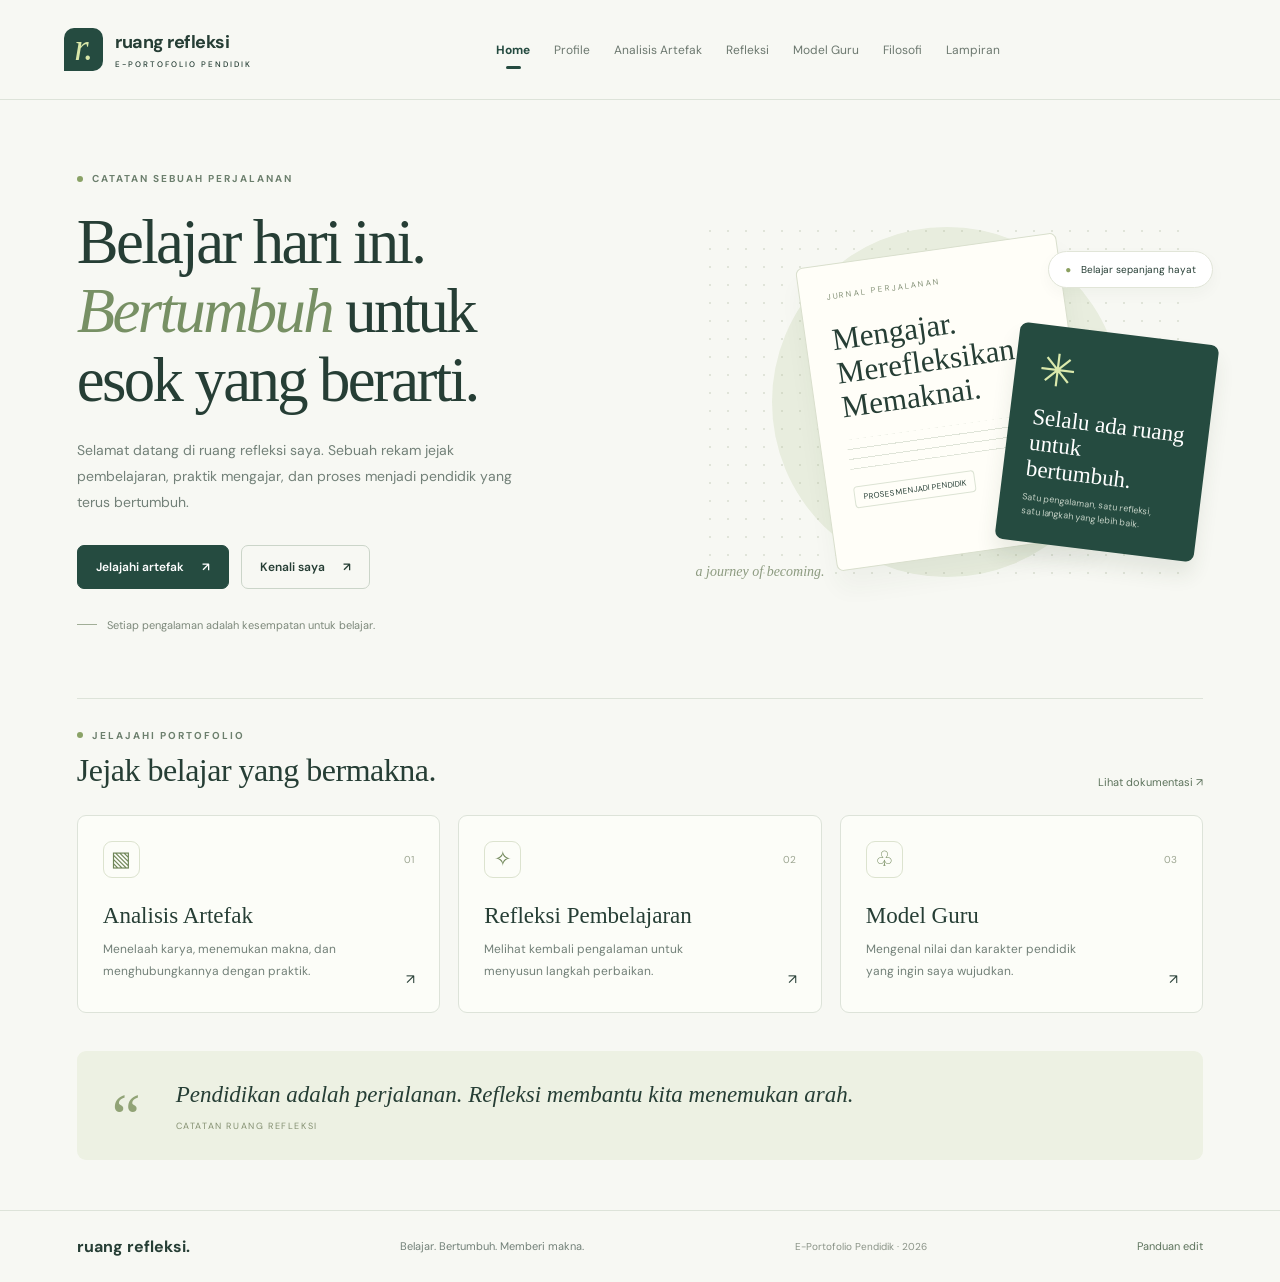
==== index.html @ 3b5f4625 "Add files via upload" ====
<!DOCTYPE html>
<html lang="id">
 <head>
  <meta charset="utf-8"/>
  <meta content="width=device-width, initial-scale=1" name="viewport"/>
  <meta content="#254b40" name="theme-color"/>
  <meta content="E-portofolio perjalanan belajar dan praktik seorang pendidik." name="description"/>
  <title>
   Home · Ruang Refleksi
  </title>
  <link href="assets/css/style.css" rel="stylesheet"/>
 </head>
 <body data-page="home">
  <header>
   <a class="brand" href="index.html">
    <span class="brand-icon">
     r.
    </span>
    <span>
     <span id="site-name">
      ruang refleksi
     </span>
     <small id="site-tagline">
      E-PORTOFOLIO PENDIDIK
     </small>
    </span>
   </a>
   <button aria-expanded="false" aria-label="Buka navigasi" class="menu">
    ☰
   </button>
   <nav aria-label="Navigasi utama">
    <a aria-current="page" class="active" href="index.html">
     Home
    </a>
    <a href="profile.html">
     Profile
    </a>
    <a href="analisis-artefak.html">
     Analisis Artefak
    </a>
    <a href="refleksi.html">
     Refleksi
    </a>
    <a href="model-guru.html">
     Model Guru
    </a>
    <a href="filosofi.html">
     Filosofi
    </a>
    <a href="lampiran.html">
     Lampiran
    </a>
   </nav>
  </header>
  <main id="main">
   <!-- KONTEN MULAI — EDIT TEKS LANGSUNG DI HTML INI. -->
   <section class="hero">
    <div>
     <span class="eyebrow">
      CATATAN SEBUAH PERJALANAN
     </span>
     <h1>
      Belajar hari ini.
      <br/>
      <em>
       Bertumbuh
      </em>
      untuk
      <br/>
      esok yang berarti.
     </h1>
     <p>
      Selamat datang di ruang refleksi saya. Sebuah rekam jejak pembelajaran, praktik mengajar, dan proses menjadi pendidik yang terus bertumbuh.
     </p>
     <div class="hero-actions">
      <a class="btn primary" href="analisis-artefak.html">
       Jelajahi artefak
       <span>
        ↗
       </span>
      </a>
      <a class="btn" href="profile.html">
       Kenali saya
       <span>
        ↗
       </span>
      </a>
     </div>
     <div class="hero-note">
      <span>
      </span>
      Setiap pengalaman adalah kesempatan untuk belajar.
     </div>
    </div>
    <div aria-label="Ilustrasi jurnal refleksi dan catatan pembelajaran" class="art">
     <div class="grid-art">
     </div>
     <div class="paper">
      <div class="paper-label">
       JURNAL PERJALANAN
      </div>
      <h2>
       Mengajar.
       <br/>
       Merefleksikan.
       <br/>
       Memaknai.
      </h2>
      <div class="paper-lines">
      </div>
      <div class="paper-tag">
       PROSES MENJADI PENDIDIK
      </div>
     </div>
     <div class="small-card">
      <div class="flower">
       ✳
      </div>
      <h3>
       Selalu ada ruang
       <br/>
       untuk bertumbuh.
      </h3>
      <p>
       Satu pengalaman, satu refleksi,
       <br/>
       satu langkah yang lebih baik.
      </p>
     </div>
     <div class="floating">
      <span>
       ●
      </span>
      Belajar sepanjang hayat
     </div>
     <div class="art-number">
      a journey of becoming.
     </div>
    </div>
   </section>
   <section>
    <div class="section-head">
     <div>
      <span class="eyebrow">
       JELAJAHI PORTOFOLIO
      </span>
      <h2>
       Jejak belajar yang bermakna.
      </h2>
     </div>
     <a class="text-link" href="lampiran.html">
      Lihat dokumentasi ↗
     </a>
    </div>
    <div class="journey">
     <a class="journey-card" href="analisis-artefak.html">
      <div class="card-top">
       <span class="icon">
        ▧
       </span>
       <span class="card-no">
        01
       </span>
      </div>
      <h3>
       Analisis Artefak
      </h3>
      <p>
       Menelaah karya, menemukan makna, dan menghubungkannya dengan praktik.
      </p>
      <span class="card-arrow">
       ↗
      </span>
     </a>
     <a class="journey-card" href="refleksi.html">
      <div class="card-top">
       <span class="icon">
        ✧
       </span>
       <span class="card-no">
        02
       </span>
      </div>
      <h3>
       Refleksi Pembelajaran
      </h3>
      <p>
       Melihat kembali pengalaman untuk menyusun langkah perbaikan.
      </p>
      <span class="card-arrow">
       ↗
      </span>
     </a>
     <a class="journey-card" href="model-guru.html">
      <div class="card-top">
       <span class="icon">
        ♧
       </span>
       <span class="card-no">
        03
       </span>
      </div>
      <h3>
       Model Guru
      </h3>
      <p>
       Mengenal nilai dan karakter pendidik yang ingin saya wujudkan.
      </p>
      <span class="card-arrow">
       ↗
      </span>
     </a>
    </div>
   </section>
   <section class="quote">
    <span>
     “
    </span>
    <blockquote>
     Pendidikan adalah perjalanan. Refleksi membantu kita menemukan arah.
     <small>
      CATATAN RUANG REFLEKSI
     </small>
    </blockquote>
   </section>
   <!-- KONTEN SELESAI -->
  </main>
  <footer>
   <a class="footer-brand" href="index.html">
    ruang refleksi.
   </a>
   <p>
    Belajar. Bertumbuh. Memberi makna.
   </p>
   <span>
    E-Portofolio Pendidik · 2026
   </span>
   <a class="text-link" href="PANDUAN.html">
    Panduan edit
   </a>
  </footer>
  <script defer="True" src="assets/js/main.js">
  </script>
 </body>
</html>
---- assets/css/style.css ----
@import url('https://fonts.googleapis.com/css2?family=DM+Sans:wght@400;500;600;700&display=swap');
:root{--bg:#f7f8f3;--ink:#263e35;--muted:#728078;--line:#dde3d9;--green:#254b40;--lime:#d9e7a9;--serif:Georgia,serif}*{box-sizing:border-box}body{margin:0;background:var(--bg);color:var(--ink);font:14px 'DM Sans',sans-serif}button,input,textarea,select{font:inherit}button{cursor:pointer}a{color:inherit;text-decoration:none}header{height:100px;border-bottom:1px solid var(--line);display:flex;align-items:center;gap:28px;padding:0 5%}.brand{display:flex;align-items:center;gap:12px;white-space:nowrap;font-weight:700;font-size:18px;letter-spacing:-.5px}.brand small{display:block;font-size:8px;letter-spacing:2px;margin-top:5px;font-weight:500}.brand-icon{background:var(--green);color:var(--lime);width:39px;height:43px;border-radius:10px 10px 10px 0;text-align:center;font:italic 37px var(--serif);line-height:40px}nav{display:flex;justify-content:center;gap:24px;flex:1}nav a{font-size:12px;white-space:nowrap;color:#6c786f;padding:12px 0;position:relative}nav a.active{color:var(--green);font-weight:700}nav a.active:after{content:'';position:absolute;bottom:1px;width:15px;height:3px;border-radius:4px;background:var(--green);left:calc(50% - 7px)}.btn{display:inline-flex;align-items:center;justify-content:center;gap:18px;border:1px solid #cbd5c9;border-radius:7px;background:transparent;padding:13px 18px;color:var(--ink);font-size:12px;font-weight:600}.btn:hover{background:#e9efdf}.primary{background:var(--green);color:#fff;border-color:var(--green)}.primary:hover{background:#173d31}.settings{font-size:11px;white-space:nowrap}.menu{display:none}main{max-width:1320px;margin:auto;padding:0 6%}.eyebrow{font-size:10px;letter-spacing:2px;font-weight:700;color:#6c7f6d;display:flex;align-items:center;gap:9px}.eyebrow:before{content:'';height:6px;width:6px;border-radius:50%;background:#8aa266}h1,h2,h3,p{margin:0}h1{font:400 clamp(44px,4.9vw,70px)/1.1 var(--serif);letter-spacing:-2.6px}h1 em{color:#779064;font-weight:400}p{line-height:1.85;color:var(--muted)}.hero{display:grid;grid-template-columns:1.08fr 1fr;gap:60px;align-items:center;padding:72px 0 66px}.hero h1{margin:23px 0}.hero p{max-width:450px;font-size:14px}.hero-actions{display:flex;gap:12px;margin:29px 0}.hero-note{font-size:11px;display:flex;align-items:center;gap:10px;color:#7d897b}.hero-note span{width:20px;height:1px;background:#a1ae97}.art{height:380px;position:relative;display:flex;align-items:center;justify-content:center}.art:before{content:'';position:absolute;background:#e8edde;width:350px;height:350px;border-radius:50%}.grid-art{position:absolute;inset:10px;background-image:radial-gradient(#abb59c 1px,transparent 1px);background-size:18px 18px;opacity:.3}.paper{width:263px;height:306px;background:#fffef8;transform:rotate(-8deg);padding:26px;border:1px solid #d9dfcd;border-radius:7px;box-shadow:0 18px 25px #34462b0b;position:relative}.paper-label{font-size:8px;letter-spacing:2px;color:#839076}.paper h2{font:31px/1.1 var(--serif);margin:22px 0 16px}.paper-lines{height:30px;background:repeating-linear-gradient(transparent 0 9px,#dfe4d8 9px 10px)}.paper-tag{margin-top:17px;border:1px solid #dce3d4;display:inline-block;padding:5px 8px;font-size:8px;border-radius:4px}.small-card{position:absolute;right:-4px;bottom:41px;background:var(--green);color:#fff;width:200px;padding:23px;border-radius:8px;transform:rotate(7deg);box-shadow:0 14px 20px #34462b19}.flower{font:45px var(--serif);color:#dbe9ac;line-height:1}.small-card h3{font:23px var(--serif);margin:12px 0 8px}.small-card p{font-size:9px;color:#c5d2c6;line-height:1.6}.floating{position:absolute;top:39px;right:-10px;background:white;border:1px solid #e1e5d8;border-radius:30px;padding:11px 16px;font-size:10px;box-shadow:0 6px 15px #23392609}.floating span{color:#8ba060;margin-right:7px}.art-number{position:absolute;left:5px;bottom:12px;font:italic 14px var(--serif);color:#8d9b80}.section-head{border-top:1px solid var(--line);padding-top:30px;display:flex;align-items:end;justify-content:space-between;gap:20px;margin-bottom:26px}.section-head h2{font:32px var(--serif);letter-spacing:-.5px;margin-top:10px}.text-link{font-size:11px;color:#5d735c;display:inline-flex;gap:15px}.journey{display:grid;grid-template-columns:repeat(3,1fr);gap:18px}.journey-card{padding:25px;border:1px solid var(--line);border-radius:9px;background:#fcfdf8;position:relative;min-height:198px;transition:transform .2s,background .2s}.journey-card:hover{transform:translateY(-4px);background:#edf1e5}.card-top{display:flex;justify-content:space-between;align-items:center;margin-bottom:25px}.icon{width:37px;height:37px;border:1px solid #dce3cf;border-radius:9px;display:grid;place-items:center;font-size:21px;color:#6f8658}.card-no{font-size:10px;color:#9ba490}.journey-card h3{font:23px var(--serif);margin-bottom:9px}.journey-card p{font-size:12px;max-width:240px}.card-arrow{position:absolute;right:24px;bottom:24px}.quote{display:flex;gap:35px;align-items:center;margin:38px 0 50px;background:#edf1e3;border-radius:9px;padding:28px 35px}.quote>span{font:65px var(--serif);color:#91a376;height:50px}.quote blockquote{font:italic 23px/1.4 var(--serif);margin:0}.quote small{display:block;font:9px 'DM Sans',sans-serif;letter-spacing:1.6px;color:#849071;margin-top:9px}footer{border-top:1px solid var(--line);padding:25px 6%;display:flex;justify-content:space-between;align-items:center;font-size:10px;color:#8a9387}.footer-brand{font-size:16px;color:var(--ink);font-weight:700}footer p{font-size:11px}.page-head{padding:56px 0 35px;display:flex;justify-content:space-between;align-items:end;gap:25px}.page-head h1{font-size:52px;margin:16px 0}.page-head p{max-width:580px}.page-head .btn{white-space:nowrap}.content{padding-bottom:65px;min-height:520px}.banner{background:#eaf0df;border:1px solid #dce5ce;border-radius:8px;padding:16px 20px;font-size:12px;line-height:1.7;color:#627751;margin-bottom:25px}.toolbar{display:flex;justify-content:space-between;align-items:center;margin-bottom:25px;gap:20px}.filters{display:flex;gap:5px;padding:4px;border:1px solid var(--line);border-radius:7px}.filter{border:0;background:none;color:#7c8877;font-size:12px;padding:9px 17px;border-radius:4px}.filter.active{background:var(--green);color:#fff}.count{font-size:11px;color:#8b9585}.empty{border:1px dashed #cbd5bf;border-radius:10px;text-align:center;padding:65px 20px;background:#fafbf6}.empty .icon{margin:0 auto 20px;width:50px;height:50px}.empty h2{font:28px var(--serif);margin-bottom:12px}.empty p{max-width:440px;margin:0 auto 23px;font-size:13px}.media-grid{display:grid;grid-template-columns:1fr 1fr;gap:24px}.media-card{overflow:hidden;border:1px solid var(--line);border-radius:9px;background:#fff}.media-preview{width:100%;height:330px;background:#edf0e8;border:0;display:block}.media-preview.youtube{height:auto;aspect-ratio:16/9}.media-body{padding:23px}.media-type{font-size:9px;letter-spacing:1.4px;color:#829369;margin-bottom:10px}.media-body h2{font:25px var(--serif);margin-bottom:10px}.media-body p{font-size:12px;white-space:pre-wrap}.media-actions{display:flex;align-items:center;gap:12px;margin-top:20px;border-top:1px solid var(--line);padding-top:15px}.media-actions .text-link{margin-right:auto}.mini{font-size:11px;background:none;border:0;color:#79866e;padding:5px}.mini:hover{text-decoration:underline}.prose-grid{display:grid;grid-template-columns:280px 1fr;gap:45px}.portrait{border-radius:120px 120px 12px 12px;background:#e3ead7;min-height:310px;display:flex;align-items:center;justify-content:center;border:1px solid #d6dfc9;overflow:hidden}.portrait svg{width:150px;height:180px;color:#8da378}.profile-card{text-align:center}.profile-card h2{font:27px var(--serif);margin:20px 0 6px}.profile-card p{font-size:12px}.prose{background:#fffef9;border:1px solid var(--line);border-radius:9px;padding:35px}.prose h2{font:30px var(--serif);margin-bottom:18px}.prose h3{font:23px var(--serif);margin:25px 0 12px}.prose p{white-space:pre-wrap;font-size:14px}.principles{display:grid;grid-template-columns:1fr 1fr;gap:18px}.principle{background:#fffef9;border:1px solid var(--line);border-radius:9px;padding:29px}.principle>span{font:italic 29px var(--serif);color:#96a77e}.principle h2{font:25px var(--serif);margin:19px 0 12px}.principle p{font-size:13px;white-space:pre-wrap}.reflection{display:grid;grid-template-columns:120px 1fr;gap:30px;border-bottom:1px solid var(--line);padding:30px 0}.reflection:first-child{border-top:1px solid var(--line)}.reflection>span{font-size:10px;letter-spacing:1.4px;color:#8d9b7e}.reflection h2{font:28px var(--serif);margin-bottom:13px}.reflection p{white-space:pre-wrap;font-size:14px}.manage-grid{display:grid;gap:12px}.manage-grid .btn{justify-content:space-between}.help{font-size:12px;margin:20px 0;color:var(--muted);line-height:1.8}.warning{font-size:11px;color:#7a866e;line-height:1.7;padding:13px;background:#eff3e8;border-radius:6px}dialog{border:1px solid var(--line);border-radius:13px;padding:30px;width:min(600px,calc(100% - 28px));max-height:90vh;color:var(--ink);background:var(--bg)}dialog::backdrop{background:#19372a80;backdrop-filter:blur(4px)}.modal-top{display:flex;align-items:center;justify-content:space-between}.close{border:0;background:none;color:#607653;font-size:24px}.modal-actions .close{font-size:12px;border:1px solid var(--line)}dialog h2{font:33px var(--serif);margin:20px 0}label{display:block;font-size:12px;margin:17px 0 6px}input,textarea,select{width:100%;background:#fff;border:1px solid #ced8c7;border-radius:6px;padding:12px;color:var(--ink)}textarea{min-height:110px;resize:vertical}input:focus,textarea:focus,button:focus-visible,a:focus-visible{outline:2px solid #92a86a;outline-offset:3px}.modal-actions{display:flex;justify-content:end;gap:10px;margin-top:25px}#form-error{color:#9c442f;font-size:12px}#toast{position:fixed;bottom:25px;left:50%;transform:translateX(-50%);background:var(--green);color:#fff;border-radius:8px;padding:14px 22px;z-index:10;font-size:12px;display:none}
@media(max-width:1150px){header{gap:20px;padding:0 4%}nav{gap:15px}.settings{padding:11px;font-size:10px}.brand{font-size:16px}.hero{gap:30px}.art{transform:scale(.9)}main{padding:0 5%}}@media(max-width:900px){header{height:80px;justify-content:space-between;position:relative}.menu{display:block;border:0;background:none;font-size:23px;color:var(--ink);margin-left:auto}nav{display:none;position:absolute;top:80px;left:0;right:0;background:var(--bg);border-bottom:1px solid var(--line);padding:20px;z-index:5;flex-wrap:wrap;gap:20px}nav.open{display:flex}.hero{gap:10px;padding:45px 0}.hero h1{font-size:52px}.art{transform:scale(.8);margin:0 -30px}.hero-actions{flex-wrap:wrap}.journey-card{padding:20px}.prose-grid{grid-template-columns:220px 1fr;gap:25px}}@media(max-width:650px){.settings{font-size:10px}.brand small{font-size:7px}.hero{grid-template-columns:1fr;padding:43px 0 30px}.hero h1{font-size:52px}.hero p{font-size:13px}.art{height:330px;transform:scale(.88);max-width:380px;width:100%;margin:0 auto}.floating{right:-5px}.hero-note{font-size:10px}.journey{grid-template-columns:1fr}.journey-card{min-height:160px}.card-top{margin-bottom:15px}.journey-card p{max-width:85%}.section-head h2{font-size:29px}.section-head .text-link{display:none}.quote{padding:23px;gap:20px}.quote blockquote{font-size:20px}footer{gap:13px;flex-wrap:wrap}footer p{display:none}main{padding:0 6%}.page-head{align-items:start;flex-direction:column;padding-top:38px}.page-head h1{font-size:44px}.media-grid,.principles,.prose-grid{grid-template-columns:1fr}.portrait{min-height:230px;max-width:250px;margin:auto}.prose{padding:25px}.reflection{grid-template-columns:1fr;gap:12px}.toolbar{align-items:start;flex-direction:column;gap:12px}.filter{padding:9px 14px}.content{min-height:450px}.media-preview{height:380px}h1{letter-spacing:-1.7px}}

[hidden]{display:none!important}

.media-origin{font-size:10px!important;color:#98a28d;margin-top:10px}.brand>span:last-child{display:block}

/* Teks sekarang berupa HTML biasa. */
.prose p,.principle p,.reflection p,.media-body p{white-space:normal}
.media-error{margin:16px}
/*body[data-page="analisis"] .media-body > p {
    text-align: justify !important;
    text-align-last: left;
    line-height: 1.8;
}*/
body[data-page="analisis"] .media-body h3 {
    font-family: 'DM Sans', sans-serif;
    font-size: 17px;
    font-weight: 700;
    color: #254b40;
    margin-top: 28px;
    margin-bottom: 10px;
    line-height: 1.4;
    text-align: left;
}
body[data-page="analisis"] .media-body h2 {
    color: #254b40;
    font-family: Georgia, serif;
    font-size: 25px;
}

body[data-page="analisis"] .media-body p {
    color: #52645a;
    font-size: 14px;
    line-height: 1.85;
    text-align: justify;
}
.photo-carousel {
  position: relative;
  margin-top: 20px;
  border-radius: 18px;
  overflow: hidden;
  background: #f6f3ed;
  border: 1px solid #d8ddd5;
  padding: 16px;
}

.carousel-track {
  position: relative;
}

.carousel-slide {
  display: none;
  text-align: center;
}

.carousel-slide.active {
  display: block;
}

.carousel-slide img {
  width: 100%;
  max-height: 420px;
  object-fit: cover;
  border-radius: 14px;
  display: block;
  margin: 0 auto;
}

.carousel-slide .caption {
  margin-top: 12px;
  font-size: 13px;
  color: #5c6b63;
  text-align: center !important;
  line-height: 1.6;
}

.carousel-btn {
  position: absolute;
  top: 50%;
  transform: translateY(-50%);
  background: rgba(37, 75, 64, 0.85);
  color: #fff;
  border: none;
  width: 38px;
  height: 38px;
  border-radius: 50%;
  cursor: pointer;
  font-size: 18px;
  z-index: 3;
}

.carousel-btn.prev {
  left: 12px;
}

.carousel-btn.next {
  right: 12px;
}

.carousel-btn:hover {
  background: #254b40;
}

/* FOTO PROFIL */
.portrait {
    width: 100%;
    height: 310px;
    overflow: hidden;
    border-radius: 120px 120px 12px 12px;
    background: #e3ead7;
}

.portrait .profile-photo {
    width: 100%;
    height: 100%;
    object-fit: cover;
    object-position: center 25%;
    display: block;
}

/* REFLEKSI - RATA KANAN KIRI */
body[data-page="refleksi"] .reflection p {
    text-align: justify;
    text-align-last: left;
    white-space: normal;
    line-height: 1.9;
    font-size: 14px;
    color: #52645a;
}

/* Jarak antarbagian refleksi */
body[data-page="refleksi"] .reflection {
    padding-top: 35px;
    padding-bottom: 35px;
}

/* Judul refleksi */
body[data-page="refleksi"] .reflection h2 {
    color: #254b40;
    margin-bottom: 18px;
}
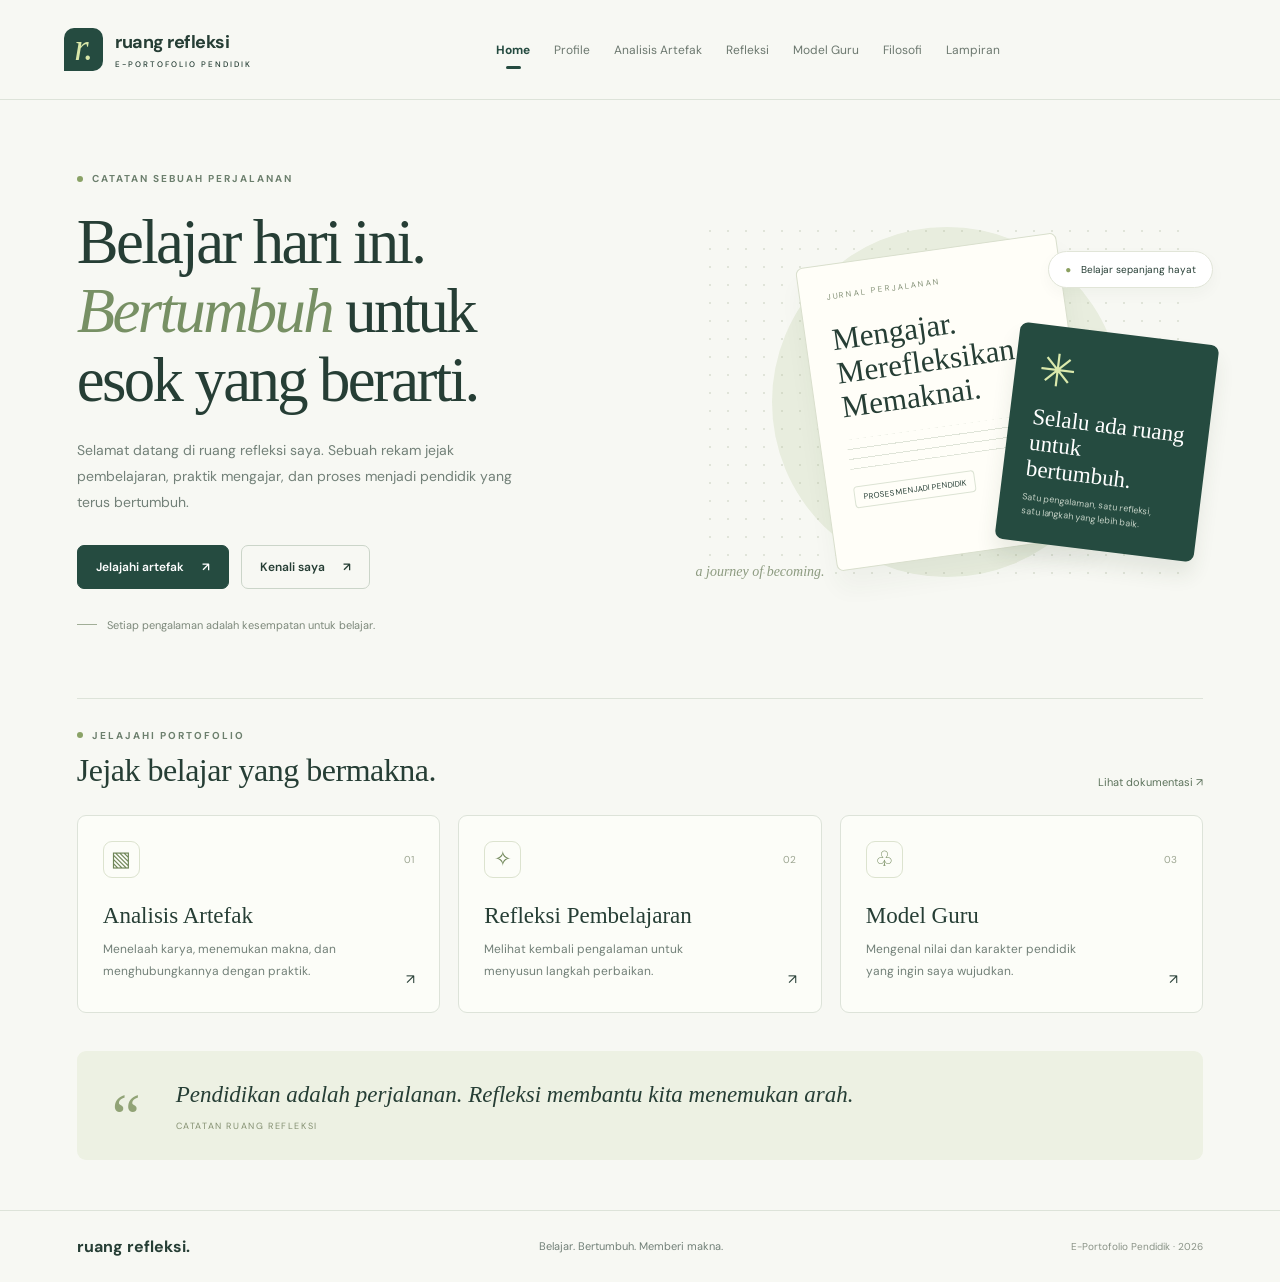
==== commit 878a1395: "Add files via upload" ====
--- a/index.html
+++ b/index.html
@@ -235,9 +235,6 @@
    <span>
     E-Portofolio Pendidik · 2026
    </span>
-   <a class="text-link" href="PANDUAN.html">
-    Panduan edit
-   </a>
   </footer>
   <script defer="True" src="assets/js/main.js">
   </script>
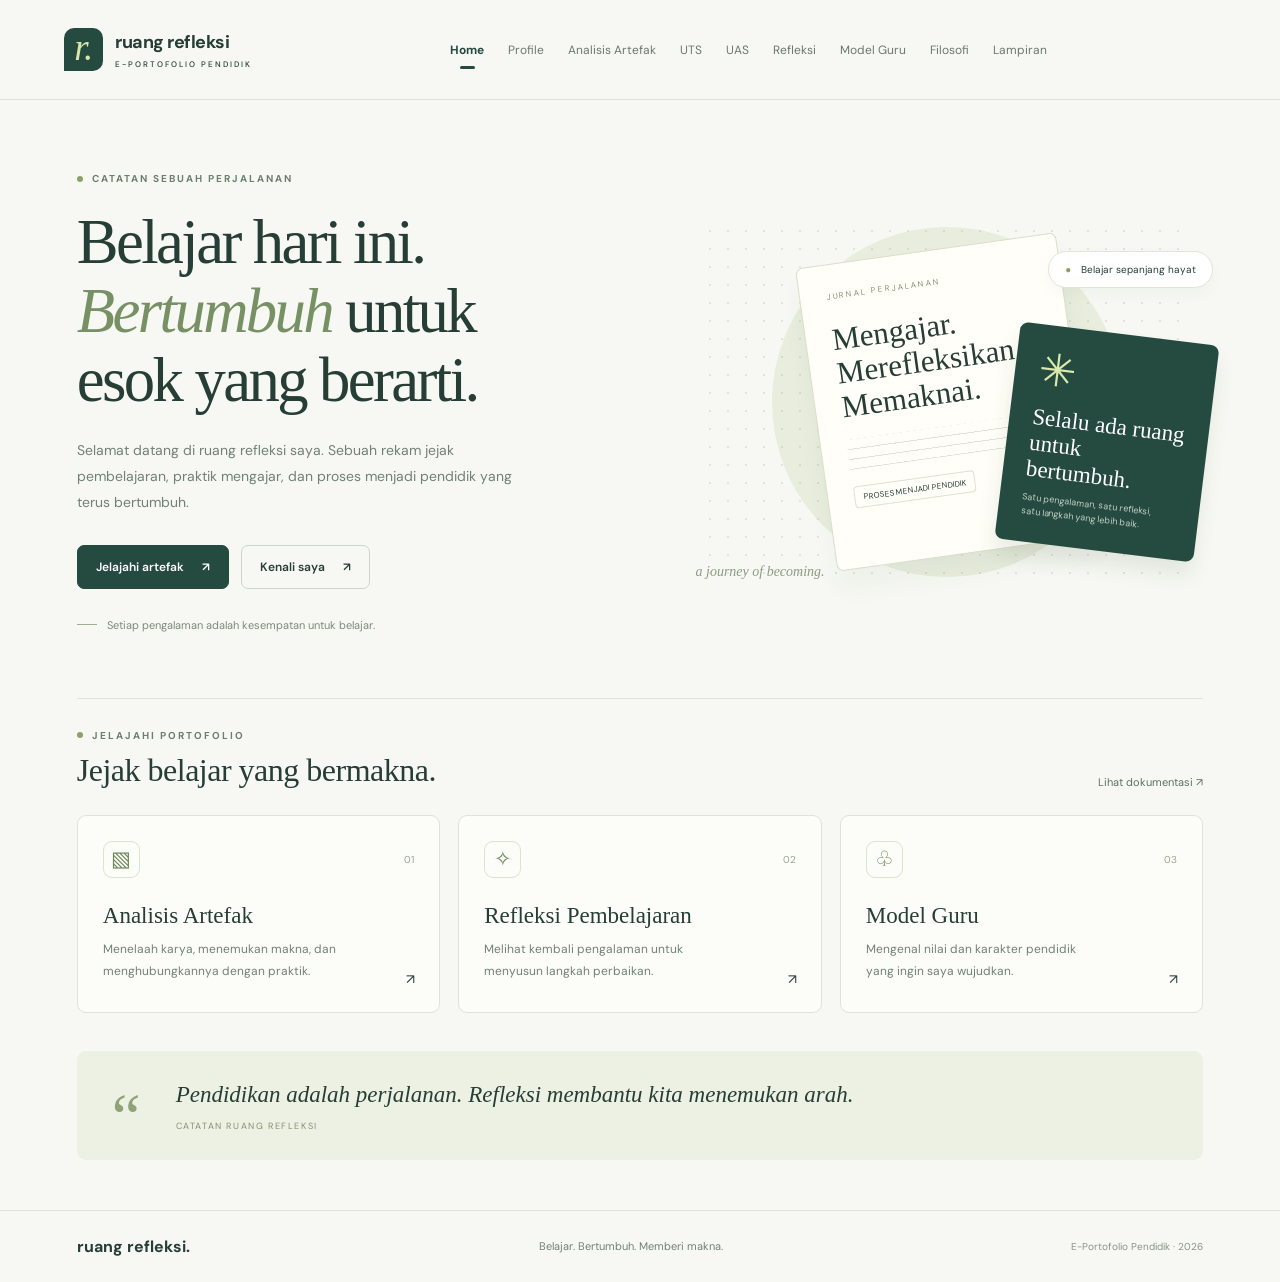
==== commit b07bad29: "Add files via upload" ====
--- a/index.html
+++ b/index.html
@@ -38,6 +38,12 @@
     <a href="analisis-artefak.html">
      Analisis Artefak
     </a>
+    <a href="uts.html">
+     UTS
+    </a>
+    <a href="uas.html">
+     UAS
+    </a>
     <a href="refleksi.html">
      Refleksi
     </a>
--- a/assets/css/style.css
+++ b/assets/css/style.css
@@ -141,4 +141,265 @@
     color: #254b40;
     margin-bottom: 18px;
 }
-
+    /* Gaya khusus halaman UTS. Tidak mengubah halaman lain. */
+    .uts-content { max-width: 1050px; }
+    .uts-section { padding: 30px 0; border-top: 1px solid var(--line); }
+    .uts-number { font-size: 10px; color: #829369; letter-spacing: 1.7px; font-weight: 700; }
+    .uts-section h2 { font: 30px Georgia, serif; color: #254b40; margin: 12px 0 18px; }
+    .uts-section h3 { font-size: 16px; color: #254b40; margin: 23px 0 10px; }
+    .uts-section p { text-align: justify; white-space: normal; line-height: 1.9; color: #52645a; margin: 0 0 15px; }
+
+    .uts-frames { display: grid; grid-template-columns: minmax(0, 1fr); gap: 18px; margin-top: 24px; }
+    .uts-art { min-width: 0; padding: 20px; border: 1px solid var(--line); border-radius: 10px; background: #fffef9; }
+    .uts-art strong { display: block; color: #254b40; font-size: 15px; margin-bottom: 10px; }
+    .uts-art .uts-art-note { font-size: 12px; color: #728078; margin-bottom: 14px; }
+    .uts-art .uts-empty { padding: 25px; border-radius: 8px; background: #f2f5ed; color: #728078; font-size: 12px; text-align: center; }
+    .uts-art .uts-drive-frame { display: none; width: 100%; height: 500px; border: 0; border-radius: 8px; background: #edf1eb; }
+    .uts-art.loaded .uts-drive-frame { display: block; }
+    .uts-art.loaded .uts-empty { display: none; }
+
+    /* Website Coding Clinic ditampilkan langsung, tanpa Google Drive. */
+    .uts-media-actions { display: flex; gap: 12px; flex-wrap: wrap; margin: 14px 0 16px; }
+    .uts-media-actions a { display: inline-flex; align-items: center; padding: 10px 15px; border: 1px solid #cbd5c9; border-radius: 7px; color: #254b40; font-size: 12px; font-weight: 700; text-decoration: none; }
+    .uts-media-actions a:hover { background: #edf2e7; }
+    .uts-art .uts-interactive-frame { display: block; width: 100%; height: 730px; border: 1px solid var(--line); border-radius: 9px; background: #fff; }
+    .uts-video-note { padding: 16px 20px; border-left: 3px solid #92a875; border-radius: 0 8px 8px 0; background: #edf2e7; }
+
+    @media (max-width: 650px) {
+      .uts-section h2 { font-size: 26px; }
+      .uts-art { padding: 14px; }
+      .uts-art .uts-drive-frame { height: 380px; }
+      .uts-art .uts-interactive-frame { height: 650px; }
+    }
+    
+/* ============================================
+   HALAMAN UAS - RUANG REFLEKSI
+   SIKLUS 2, 3, DAN 4
+   ============================================ */
+
+/* KONTEN UTAMA */
+
+body[data-page="uas"] .uas-content {
+    max-width: 1050px;
+}
+
+body[data-page="uas"] .uas-section {
+    padding: 35px 0;
+    border-top: 1px solid var(--line);
+    scroll-margin-top: 100px;
+}
+
+body[data-page="uas"] .uas-number {
+    display: block;
+    font-size: 10px;
+    color: #829369;
+    letter-spacing: 1.7px;
+    font-weight: 700;
+}
+
+body[data-page="uas"] .uas-section h2 {
+    font: 30px Georgia, serif;
+    color: #254b40;
+    margin: 12px 0 20px;
+}
+
+body[data-page="uas"] .uas-section h3 {
+    font-size: 16px;
+    color: #254b40;
+    margin: 25px 0 12px;
+}
+
+body[data-page="uas"] .uas-section p {
+    color: #52645a;
+    line-height: 1.9;
+    text-align: justify;
+    white-space: normal;
+    margin: 0 0 16px;
+}
+
+/* NAVIGASI ANTARSIKLUS */
+
+body[data-page="uas"] .uas-navigation {
+    display: grid;
+    grid-template-columns: repeat(3, minmax(0, 1fr));
+    gap: 16px;
+    margin: 15px 0 35px;
+}
+
+body[data-page="uas"] .uas-navigation a {
+    display: flex;
+    flex-direction: column;
+    gap: 8px;
+    min-width: 0;
+    padding: 22px;
+    border: 1px solid var(--line);
+    border-radius: 10px;
+    background: #fffef9;
+    text-decoration: none;
+    transition: background 0.2s ease, transform 0.2s ease;
+}
+
+body[data-page="uas"] .uas-navigation a:hover {
+    background: #edf2e7;
+    transform: translateY(-3px);
+}
+
+body[data-page="uas"] .uas-navigation span {
+    font-size: 10px;
+    font-weight: 700;
+    letter-spacing: 1.2px;
+    color: #829369;
+}
+
+body[data-page="uas"] .uas-navigation strong {
+    font: 23px Georgia, serif;
+    color: #254b40;
+}
+
+body[data-page="uas"] .uas-navigation small {
+    font-size: 12px;
+    color: #728078;
+    line-height: 1.6;
+}
+
+/* KARTU ARTEFAK */
+
+body[data-page="uas"] .uas-frames {
+    display: grid;
+    grid-template-columns: minmax(0, 1fr);
+    gap: 18px;
+    margin-top: 24px;
+}
+
+body[data-page="uas"] .uas-art {
+    min-width: 0;
+    padding: 20px;
+    border: 1px solid var(--line);
+    border-radius: 10px;
+    background: #fffef9;
+}
+
+body[data-page="uas"] .uas-art strong {
+    display: block;
+    font-size: 15px;
+    color: #254b40;
+    margin-bottom: 10px;
+}
+
+body[data-page="uas"] .uas-art .uas-art-note {
+    font-size: 12px;
+    color: #728078;
+    margin-bottom: 14px;
+}
+
+body[data-page="uas"] .uas-empty {
+    padding: 26px;
+    border-radius: 8px;
+    background: #f2f5ed;
+    color: #728078;
+    font-size: 12px;
+    text-align: center;
+    line-height: 1.7;
+}
+
+/* PREVIEW GOOGLE DRIVE */
+
+body[data-page="uas"] .uas-art .uas-drive-frame {
+    display: none;
+    width: 100%;
+    height: 520px;
+    border: 0;
+    border-radius: 8px;
+    background: #edf1eb;
+}
+
+body[data-page="uas"] .uas-art.loaded .uas-drive-frame {
+    display: block;
+}
+
+body[data-page="uas"] .uas-art.loaded .uas-empty {
+    display: none;
+}
+
+/* VIDEO PEMBELAJARAN SIKLUS 4 */
+
+body[data-page="uas"] .uas-video {
+    margin-top: 30px;
+    padding: 24px;
+    border: 1px solid var(--line);
+    border-radius: 10px;
+    background: #fffef9;
+}
+
+body[data-page="uas"] .uas-video h3 {
+    margin-top: 0;
+}
+
+body[data-page="uas"] #uas-video-container iframe,
+body[data-page="uas"] #uas-video-container video {
+    display: block;
+    width: 100%;
+    aspect-ratio: 16 / 9;
+    border: 0;
+    border-radius: 9px;
+    background: #edf1eb;
+}
+
+/* RESPONSIVE */
+
+@media (max-width: 800px) {
+    body[data-page="uas"] .uas-navigation {
+        grid-template-columns: 1fr;
+    }
+}
+
+@media (max-width: 650px) {
+    body[data-page="uas"] .uas-section h2 {
+        font-size: 26px;
+    }
+
+    body[data-page="uas"] .uas-art {
+        padding: 14px;
+    }
+
+    body[data-page="uas"] .uas-art .uas-drive-frame {
+        height: 380px;
+    }
+
+    body[data-page="uas"] .uas-video {
+        padding: 15px;
+    }
+}
+
+/* TOMBOL AKSES MEDIA PPT UAS */
+
+body[data-page="uas"] .uas-media-actions {
+    display: flex;
+    flex-wrap: wrap;
+    gap: 10px;
+    margin-top: 15px;
+}
+
+body[data-page="uas"] .uas-media-actions a,
+body[data-page="uas"] .uas-open-video {
+    display: inline-flex;
+    align-items: center;
+    padding: 10px 15px;
+    border: 1px solid #cbd5c9;
+    border-radius: 7px;
+    background: #edf2e7;
+    color: #254b40;
+    font-size: 12px;
+    font-weight: 700;
+    text-decoration: none;
+}
+
+body[data-page="uas"] .uas-media-actions a:hover,
+body[data-page="uas"] .uas-open-video:hover {
+    background: #dce8d6;
+}
+
+body[data-page="uas"] .uas-open-video {
+    margin-top: 14px;
+}
+
